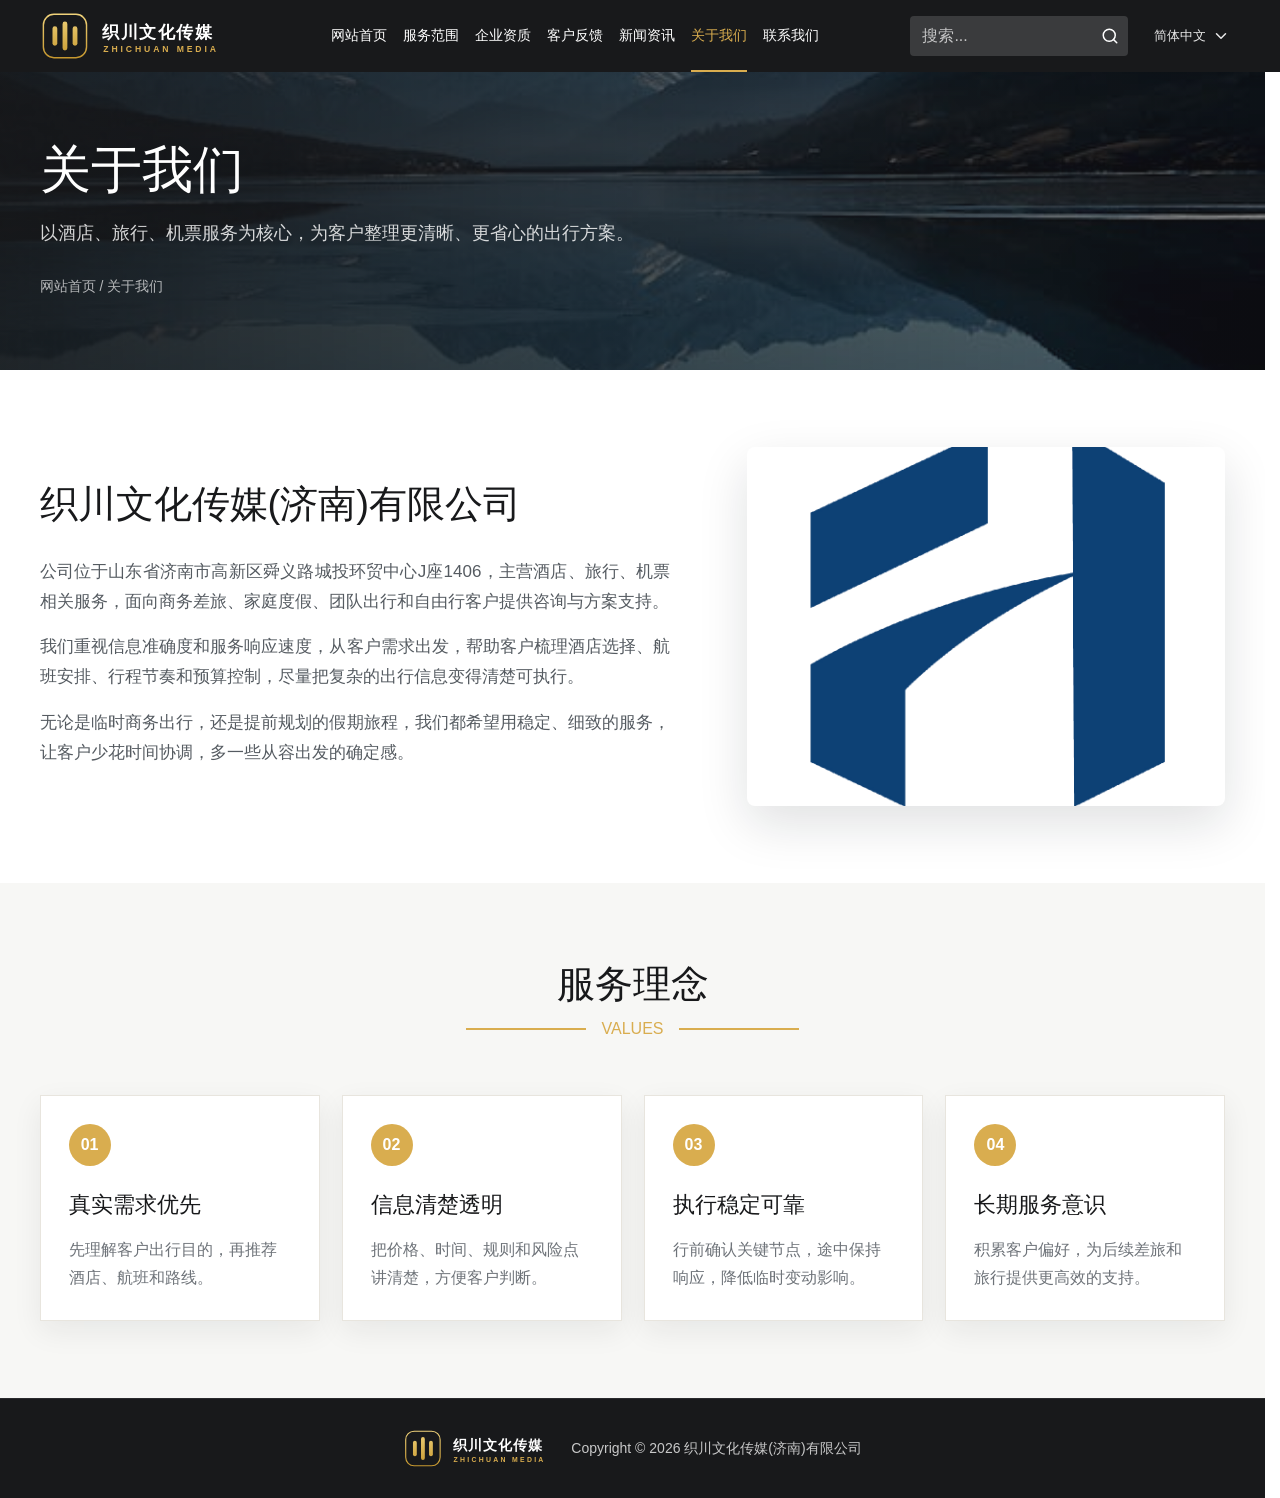
==== about.html @ e94e4790 "Deploy static travel site" ====
<!doctype html>
<html lang="zh-CN">
  <head>
    <meta charset="utf-8" />
    <meta name="viewport" content="width=device-width, initial-scale=1" />
    <title>关于我们 - 织川文化传媒(济南)有限公司</title>
    <meta name="description" content="织川文化传媒(济南)有限公司介绍。" />    <link rel="icon" href="data:," />
    <link rel="stylesheet" href="styles.css" />
    <script src="assets/js/lucide.min.js" defer></script>
    <script src="i18n.js" defer></script>
    <script src="script.js" defer></script>
  </head>
  <body class="subpage" data-page="about">
    <header class="site-header" data-header><div class="header-inner"><a class="brand" href="index.html" aria-label="织川文化传媒首页"><img class="brand-logo" src="logo.svg" alt="织川文化传媒" /></a><button class="menu-toggle" type="button" aria-label="打开导航" aria-expanded="false" data-menu-toggle><i data-lucide="menu"></i></button><nav class="primary-nav" data-nav><a href="index.html" data-page-link="home">网站首页</a><a href="service.html" data-page-link="service">服务范围</a><a href="qualifications.html" data-page-link="qualifications">企业资质</a><a href="feedback.html" data-page-link="feedback">客户反馈</a><a href="news.html" data-page-link="news">新闻资讯</a><a href="about.html" data-page-link="about">关于我们</a><a href="contact.html" data-page-link="contact">联系我们</a></nav><form class="search-form" role="search"><input type="search" placeholder="搜索..." aria-label="搜索关键词" /><button type="submit" aria-label="搜索"><i data-lucide="search"></i></button></form><button class="language" type="button" aria-label="语言"><span>简体中文</span><i data-lucide="chevron-down"></i></button></div></header>

    <main>
      <section class="page-hero" style="--page-image: url('assets/img/travel.jpg')">
        <div class="section-inner"><h1>关于我们</h1><p>以酒店、旅行、机票服务为核心，为客户整理更清晰、更省心的出行方案。</p><div class="breadcrumb"><a href="index.html">网站首页</a> / 关于我们</div></div>
      </section>

      <section class="content-section">
        <div class="section-inner lead-grid">
          <div class="lead-copy reveal">
            <h2>织川文化传媒(济南)有限公司</h2>
            <p>公司位于山东省济南市高新区舜义路城投环贸中心J座1406，主营酒店、旅行、机票相关服务，面向商务差旅、家庭度假、团队出行和自由行客户提供咨询与方案支持。</p>
            <p>我们重视信息准确度和服务响应速度，从客户需求出发，帮助客户梳理酒店选择、航班安排、行程节奏和预算控制，尽量把复杂的出行信息变得清楚可执行。</p>
            <p>无论是临时商务出行，还是提前规划的假期旅程，我们都希望用稳定、细致的服务，让客户少花时间协调，多一些从容出发的确定感。</p>
          </div>
          <div class="lead-image reveal">
            <img src="assets/img/about.png" alt="自然旅行目的地" />
          </div>
        </div>
      </section>

      <section class="content-section alt">
        <div class="section-inner">
          <div class="section-title reveal"><h2>服务理念</h2><p><span>VALUES</span></p></div>
          <div class="process-grid">
            <article class="process-card reveal"><span>01</span><h2>真实需求优先</h2><p>先理解客户出行目的，再推荐酒店、航班和路线。</p></article>
            <article class="process-card reveal"><span>02</span><h2>信息清楚透明</h2><p>把价格、时间、规则和风险点讲清楚，方便客户判断。</p></article>
            <article class="process-card reveal"><span>03</span><h2>执行稳定可靠</h2><p>行前确认关键节点，途中保持响应，降低临时变动影响。</p></article>
            <article class="process-card reveal"><span>04</span><h2>长期服务意识</h2><p>积累客户偏好，为后续差旅和旅行提供更高效的支持。</p></article>
          </div>
        </div>
      </section>
    </main>

    <footer class="site-footer"><div class="footer-inner"><img class="footer-logo" src="logo.svg" alt="织川文化传媒" /><div><p>Copyright © 2026 织川文化传媒(济南)有限公司</p></div></div></footer>
  </body>
</html>
---- styles.css ----
:root {
  --ink: #18191b;
  --paper: #ffffff;
  --soft: #f7f7f5;
  --line: #e8e5de;
  --muted: #6e7379;
  --gold: #d9ad4f;
  --gold-dark: #b9892e;
  --shadow: 0 18px 50px rgba(18, 24, 31, 0.13);
  --max: 1440px;
  --header-height: 72px;
  --logo-width: 188px;
  --search-width: 220px;
  --search-height: 40px;
  --menu-size: 38px;
}

* {
  box-sizing: border-box;
}

html {
  scroll-behavior: smooth;
  /* Always reserve the scrollbar gutter so the fixed header keeps the same
     width whether a page scrolls or not — prevents the sideways "jump" when
     navigating between short and long pages. */
  scrollbar-gutter: stable;
}

body {
  margin: 0;
  color: var(--ink);
  background: var(--paper);
  font-family: Arial, "Microsoft YaHei", "PingFang SC", sans-serif;
  line-height: 1.75;
}

body.menu-open {
  overflow: hidden;
}

a {
  color: inherit;
  text-decoration: none;
}

button,
input,
textarea {
  font: inherit;
}

button {
  cursor: pointer;
}

img {
  display: block;
  max-width: 100%;
}

.site-header {
  position: fixed;
  inset: 0 0 auto;
  z-index: 20;
  background: rgba(24, 25, 27, 0);
  transition: background 0.25s ease, box-shadow 0.25s ease;
}

.site-header.scrolled,
.site-header.menu-active {
  background: var(--ink);
  box-shadow: 0 12px 28px rgba(0, 0, 0, 0.18);
}

.subpage .site-header {
  background: var(--ink);
}

.header-inner {
  width: min(93.75%, var(--max));
  height: var(--header-height);
  margin: 0 auto;
  display: flex;
  align-items: center;
  gap: 24px;
}

.brand {
  min-width: calc(var(--logo-width) + 12px);
  display: inline-flex;
  align-items: center;
  color: var(--paper);
}

.brand-logo {
  width: var(--logo-width);
  height: auto;
  aspect-ratio: 196 / 56;
  display: block;
}

.brand-mark,
.footer-brand {
  width: 48px;
  height: 48px;
  display: grid;
  place-items: center;
  color: var(--ink);
  background: var(--gold);
  border-radius: 50%;
  font-weight: 800;
  letter-spacing: 0;
}

.brand-text {
  display: grid;
  line-height: 1.2;
}

.brand-text strong {
  font-size: 18px;
  font-weight: 600;
}

.brand-text small {
  color: rgba(255, 255, 255, 0.64);
  font-size: 11px;
  letter-spacing: 1.2px;
}

.primary-nav {
  flex: 1;
  display: flex;
  justify-content: center;
  gap: clamp(12px, 2vw, 34px);
  color: var(--paper);
  font-size: 14px;
  white-space: nowrap;
}

.primary-nav a,
.primary-nav .nav-item {
  display: inline-flex;
  align-items: center;
  height: var(--header-height);
}

.primary-nav a {
  border-bottom: 2px solid transparent;
  transition: color 0.2s ease, border-color 0.2s ease;
}

.primary-nav .nav-item {
  position: relative;
}

.primary-nav a:hover,
.primary-nav a.active {
  color: var(--gold);
  border-color: var(--gold);
}

.primary-nav .submenu {
  position: absolute;
  left: 50%;
  top: 100%;
  min-width: 118px;
  display: grid;
  visibility: hidden;
  opacity: 0;
  transform: translate(-50%, 10px);
  background: var(--ink);
  box-shadow: 0 12px 24px rgba(0, 0, 0, 0.22);
  transition: opacity 0.2s ease, transform 0.2s ease, visibility 0.2s ease;
}

.primary-nav .submenu a {
  height: auto;
  display: block;
  padding: 10px 14px;
  color: var(--paper);
  border: 0;
  text-align: center;
  font-size: 14px;
}

.primary-nav .submenu a:hover {
  color: var(--paper);
  background: var(--gold);
}

.primary-nav .has-submenu:hover .submenu {
  visibility: visible;
  opacity: 1;
  transform: translate(-50%, 0);
}

.search-form {
  width: min(var(--search-width), 17vw);
  min-width: 160px;
  height: var(--search-height);
  display: flex;
  align-items: center;
  border-radius: 4px;
  background: rgba(255, 255, 255, 0.15);
  overflow: hidden;
}

.search-form input {
  min-width: 0;
  width: 100%;
  height: 100%;
  border: 0;
  color: var(--paper);
  background: transparent;
  padding: 0 12px;
  outline: 0;
}

.search-form input::placeholder {
  color: rgba(255, 255, 255, 0.7);
}

.search-form button,
.menu-toggle,
.language {
  border: 0;
  color: var(--paper);
  background: transparent;
}

.search-form button {
  width: 42px;
  height: var(--search-height);
  display: grid;
  place-items: center;
}

.search-form svg,
.language svg,
.menu-toggle svg {
  width: 18px;
  height: 18px;
}

/* Reserve icon space before lucide swaps the <i> placeholders for <svg>,
   so the header does not reflow while icons render. */
.search-form i[data-lucide],
.language i[data-lucide],
.menu-toggle i[data-lucide] {
  display: inline-block;
  width: 18px;
  height: 18px;
}

.language {
  height: var(--search-height);
  display: inline-flex;
  align-items: center;
  gap: 6px;
  padding: 0 10px;
  color: rgba(255, 255, 255, 0.9);
  font-size: 13px;
}

.language-wrap {
  position: relative;
  height: var(--search-height);
  display: inline-flex;
  align-items: center;
}

.language-menu {
  position: absolute;
  top: calc(100% + 10px);
  right: 0;
  min-width: 148px;
  display: grid;
  visibility: hidden;
  opacity: 0;
  transform: translateY(8px);
  overflow: hidden;
  background: var(--ink);
  border: 1px solid rgba(255, 255, 255, 0.12);
  box-shadow: 0 14px 28px rgba(0, 0, 0, 0.28);
  transition: opacity 0.2s ease, transform 0.2s ease, visibility 0.2s ease;
}

.language-wrap.open .language-menu {
  visibility: visible;
  opacity: 1;
  transform: translateY(0);
}

.language-option {
  border: 0;
  padding: 10px 14px;
  color: var(--paper);
  background: transparent;
  text-align: left;
  font-size: 13px;
}

.language-option:hover,
.language-option.active {
  color: var(--paper);
  background: var(--gold);
}

.menu-toggle {
  display: none;
  width: var(--menu-size);
  height: var(--menu-size);
  margin-left: auto;
  place-items: center;
  border-radius: 4px;
  background: var(--gold);
}

.hero {
  position: relative;
  min-height: 760px;
  height: 100vh;
  overflow: hidden;
  color: var(--paper);
  display: grid;
  align-items: center;
}

.hero-media,
.hero-overlay {
  position: absolute;
  inset: 0;
}

.hero-media {
  background:
    linear-gradient(90deg, rgba(0, 0, 0, 0.28), rgba(0, 0, 0, 0.03)),
    url("assets/img/hero.jpg")
      center / cover no-repeat;
  transform: scale(1.03);
  animation: heroDrift 14s ease-in-out infinite alternate;
}

.hero-overlay {
  background:
    radial-gradient(circle at 70% 30%, rgba(217, 173, 79, 0.18), transparent 34%),
    linear-gradient(180deg, rgba(0, 0, 0, 0.32), rgba(0, 0, 0, 0.58));
}

.hero-content {
  position: relative;
  z-index: 2;
  width: min(93.75%, var(--max));
  margin: 0 auto;
  padding-top: 60px;
}

.eyebrow {
  margin: 0 0 18px;
  color: var(--gold);
  font-size: 14px;
  letter-spacing: 2px;
  text-transform: uppercase;
}

.hero h1 {
  max-width: 840px;
  margin: 0;
  font-size: clamp(42px, 5vw, 82px);
  line-height: 1.12;
  font-weight: 500;
  letter-spacing: 0;
}

.hero-copy {
  max-width: 680px;
  margin: 28px 0 0;
  color: rgba(255, 255, 255, 0.86);
  font-size: clamp(16px, 1.6vw, 24px);
}

.hero-cta {
  width: 146px;
  height: 44px;
  margin-top: 52px;
  display: inline-flex;
  align-items: center;
  justify-content: center;
  color: var(--paper);
  border: 1px solid rgba(255, 255, 255, 0.75);
  transition: background 0.2s ease, color 0.2s ease, border-color 0.2s ease;
}

.hero-cta:hover {
  color: var(--ink);
  background: var(--paper);
  border-color: var(--paper);
}

.scroll-cue {
  position: absolute;
  z-index: 3;
  left: 50%;
  bottom: 24px;
  display: grid;
  place-items: center;
  width: 36px;
  height: 56px;
  color: rgba(255, 255, 255, 0.9);
  transform: translateX(-50%);
  animation: nudge 1.8s ease-in-out infinite;
}

.section {
  position: relative;
  padding: clamp(64px, 6vw, 104px) 0;
  overflow: hidden;
  background: var(--paper);
}

.section:nth-of-type(odd) {
  background: var(--soft);
}

.section-inner {
  width: min(93.75%, var(--max));
  margin: 0 auto;
}

.section-title {
  margin-bottom: clamp(32px, 4vw, 58px);
  text-align: center;
}

.section-title h2 {
  margin: 0;
  font-size: clamp(26px, 3vw, 40px);
  line-height: 1.3;
  font-weight: 400;
  letter-spacing: 0;
}

.section-title p {
  margin: 2px 0 0;
  color: var(--gold);
  font-size: 16px;
  text-transform: uppercase;
}

.section-title span {
  position: relative;
  display: inline-flex;
  align-items: center;
  gap: 16px;
}

.section-title span::before,
.section-title span::after {
  content: "";
  width: min(10vw, 120px);
  height: 2px;
  background: var(--gold);
}

.section-title.align-left {
  text-align: left;
}

.section-title.align-left h2 {
  display: inline-block;
  border-bottom: 2px solid var(--ink);
}

.section-title.align-left p {
  display: inline-block;
  margin-left: 8px;
}

.about-section {
  border-top: 2px solid var(--gold);
}

.about-grid {
  display: grid;
  grid-template-columns: minmax(0, 1fr) minmax(320px, 0.62fr);
  gap: clamp(42px, 8vw, 132px);
  align-items: center;
}

.about-copy p {
  max-width: 760px;
  margin: 0 0 20px;
  color: #555b61;
  font-size: 18px;
  text-align: justify;
}

.round-link {
  width: 48px;
  height: 48px;
  margin-top: 30px;
  display: grid;
  place-items: center;
  color: var(--gold);
  background: var(--paper);
  border-radius: 6px;
  box-shadow: 0 18px 44px rgba(20, 22, 24, 0.16);
  transition: transform 0.2s ease, color 0.2s ease;
}

.round-link:hover {
  color: var(--ink);
  transform: translateX(4px);
}

.about-image {
  position: relative;
  border: 8px solid #eeeeea;
  border-radius: 50%;
  aspect-ratio: 1;
}

.about-image::after {
  content: "";
  position: absolute;
  right: -8px;
  bottom: -8px;
  width: 100%;
  height: 100%;
  border-right: 8px solid var(--gold);
  border-bottom: 8px solid var(--gold);
  border-radius: 50%;
  transition: transform 0.4s ease;
}

.about-image:hover::after {
  transform: rotate(180deg);
}

.about-image img {
  position: relative;
  z-index: 1;
  width: 100%;
  height: 100%;
  object-fit: cover;
  border-radius: 50%;
}

.service-grid {
  display: grid;
  grid-template-columns: repeat(4, minmax(0, 1fr));
  gap: 30px;
}

.service-card {
  position: relative;
  min-height: 100%;
  overflow: hidden;
  background: var(--paper);
  box-shadow: 0 12px 30px rgba(19, 22, 26, 0.08);
}

[data-href] {
  cursor: pointer;
}

.service-card img {
  width: 100%;
  aspect-ratio: 4 / 3;
  object-fit: cover;
  transition: transform 0.45s ease;
}

.service-body {
  position: relative;
  min-height: 248px;
  padding: 38px 28px 30px;
}

.service-body span {
  position: absolute;
  top: -22px;
  left: 0;
  width: 56px;
  height: 44px;
  display: grid;
  place-items: center;
  color: var(--paper);
  background: var(--gold);
  border-radius: 0 22px 22px 0;
  font-weight: 700;
}

.service-body h3 {
  margin: 0 0 14px;
  text-align: center;
  font-size: 19px;
  font-weight: 500;
}

.service-body p {
  margin: 0;
  color: #687284;
  font-size: 14px;
  line-height: 2;
  text-align: center;
}

.service-hover {
  position: absolute;
  inset: 0;
  z-index: 2;
  display: grid;
  place-items: center;
  align-content: center;
  gap: 22px;
  color: var(--paper);
  background: rgba(217, 173, 79, 0.93);
  opacity: 0;
  transform: scale(1.06);
  transition: opacity 0.25s ease, transform 0.25s ease;
}

.service-hover::after {
  content: "";
  position: absolute;
  inset: 30px;
  border: 1px solid rgba(255, 255, 255, 0.65);
}

.service-hover strong {
  position: relative;
  z-index: 1;
  font-size: 20px;
  font-weight: 500;
}

.service-hover em {
  position: relative;
  z-index: 1;
  width: 118px;
  height: 34px;
  display: grid;
  place-items: center;
  border: 1px solid rgba(255, 255, 255, 0.85);
  font-style: normal;
  font-size: 14px;
}

.service-card:hover img {
  transform: scale(1.06);
}

.service-card:hover .service-hover {
  opacity: 1;
  transform: scale(1);
}

.cms-breadcrumb {
  margin-top: var(--header-height);
  padding: 15px 0;
  background: #f6f6f6;
  border-bottom: 1px solid var(--line);
  color: #74787c;
  font-size: 14px;
}

.cms-breadcrumb a:hover {
  color: var(--gold);
}

.cms-wrapper {
  padding: clamp(46px, 5vw, 78px) 0;
  background: var(--paper);
}

.cms-title {
  margin: 0 0 34px;
  text-align: left;
  font-size: 36px;
  line-height: 1.4;
  font-weight: 400;
}

.cms-title h1,
.cms-title h2 {
  display: inline-block;
  margin: 0;
  border-bottom: 2px solid var(--ink);
  font-size: inherit;
  font-weight: inherit;
}

.cms-title span {
  color: var(--gold);
  font-size: 18px;
  vertical-align: bottom;
}

.service-list-grid {
  width: min(100%, 1060px);
  display: grid;
  grid-template-columns: repeat(2, minmax(0, 1fr));
  gap: 34px 5%;
  margin: 0 auto;
}

.service-list-grid .service-card:nth-child(odd) {
  transform: translateY(-14px);
}

.service-list-grid .service-card {
  border-radius: 12px;
  background: #f9f9f9;
}

.service-list-grid .service-card img {
  aspect-ratio: 16 / 9;
}

.service-list-grid .service-body {
  min-height: 188px;
  padding: 32px 30px 26px;
}

.service-list-grid .service-body h3 {
  margin-bottom: 10px;
  font-size: 18px;
}

.service-list-grid .service-body p {
  line-height: 1.85;
  font-size: 14px;
}

.service-list-grid .service-hover::after {
  border-radius: 8px;
}

.pagination {
  display: flex;
  justify-content: center;
  gap: 6px;
  margin-top: 50px;
}

.pagination a {
  padding: 8px 12px;
  border: 1px solid #d8d8d8;
  border-radius: 3px;
  color: #333;
  background: var(--paper);
  font-size: 12px;
}

.pagination a.current,
.pagination a:hover {
  color: var(--paper);
  background: #333;
  border-color: #333;
}

.service-detail-layout {
  display: grid;
  grid-template-columns: 250px minmax(0, 1fr);
  gap: 54px;
  align-items: start;
}

.side-menu {
  overflow: hidden;
  background: #f9f9f9;
  border-radius: 14px;
}

.side-menu h2 {
  margin: 0;
  padding: 18px 24px;
  color: var(--paper);
  background: var(--ink);
  font-size: 22px;
  font-weight: 400;
}

.side-menu a {
  display: block;
  padding: 14px 24px;
  color: #555;
  border-bottom: 1px solid var(--line);
}

.side-menu a.active,
.side-menu a:hover {
  color: var(--paper);
  background: var(--gold);
}

.entry-page {
  min-width: 0;
  color: #333;
}

.entry-page h1 {
  margin: 0 0 18px;
  padding-bottom: 18px;
  border-bottom: 1px solid var(--line);
  font-size: 32px;
  font-weight: 400;
}

.entry-page .meta {
  margin-bottom: 24px;
  color: #888;
  font-size: 14px;
}

.entry-page img {
  width: 100%;
  max-height: 440px;
  object-fit: cover;
  margin-bottom: 26px;
}

.entry-page p {
  margin: 0 0 18px;
  color: #555;
  font-size: 17px;
  line-height: 2;
  text-align: justify;
}

.entry-page ul {
  margin: 0 0 22px;
  padding: 0;
}

.entry-page li {
  list-style: none;
  margin-bottom: 10px;
  padding-left: 22px;
  position: relative;
  color: #555;
}

.entry-page li::before {
  content: "";
  position: absolute;
  left: 0;
  top: 0.85em;
  width: 6px;
  height: 6px;
  border-radius: 50%;
  background: var(--gold);
}

.search-result-list {
  display: grid;
  gap: 18px;
}

.search-result {
  display: block;
  padding: 24px;
  background: var(--paper);
  border: 1px solid var(--line);
}

.search-result h2 {
  margin: 0 0 8px;
  font-size: 21px;
  font-weight: 400;
}

.search-result p {
  margin: 0;
  color: var(--muted);
}

.honor-section {
  color: var(--paper);
  background:
    linear-gradient(0deg, rgba(24, 25, 27, 0.9), rgba(24, 25, 27, 0.9)),
    url("assets/img/about.png")
      center / cover no-repeat;
}

.honor-section .section-title h2 {
  color: var(--paper);
}

.honor-grid {
  display: grid;
  grid-template-columns: repeat(3, minmax(0, 1fr));
  gap: 26px;
}

.honor-item {
  min-height: 220px;
  padding: 36px;
  border: 1px solid rgba(255, 255, 255, 0.18);
  background: rgba(255, 255, 255, 0.08);
  backdrop-filter: blur(8px);
}

.honor-item svg {
  width: 44px;
  height: 44px;
  color: var(--gold);
}

.honor-item h3 {
  margin: 24px 0 8px;
  font-size: 21px;
  font-weight: 500;
}

.honor-item p {
  margin: 0;
  color: rgba(255, 255, 255, 0.76);
}

.why-grid {
  display: grid;
  grid-template-columns: repeat(3, minmax(0, 1fr));
  gap: 58px 34px;
  padding-top: 24px;
}

.why-item {
  position: relative;
  min-height: 250px;
  padding: 74px 34px 34px;
  background: var(--paper);
  border-radius: 8px;
  box-shadow: 0 12px 34px rgba(23, 27, 31, 0.08);
  transition: color 0.25s ease, transform 0.25s ease;
}

.why-item::before {
  content: "";
  position: absolute;
  inset: 0 auto 0 0;
  width: 0;
  border-radius: 8px;
  background: var(--gold);
  transition: width 0.28s ease;
}

.why-item > * {
  position: relative;
  z-index: 1;
}

.why-icon {
  position: absolute;
  top: -34px;
  left: 34px;
  width: 74px;
  height: 74px;
  display: grid;
  place-items: center;
  color: var(--gold);
  background: var(--paper);
  border-radius: 50%;
  box-shadow: 0 14px 42px rgba(0, 0, 0, 0.16);
}

.why-icon svg {
  width: 34px;
  height: 34px;
}

.why-item h3 {
  margin: 0 0 14px;
  font-size: 22px;
  font-weight: 500;
}

.why-item p {
  margin: 0;
  color: #74787c;
  transition: color 0.25s ease;
}

.why-item:hover {
  color: var(--paper);
  transform: translateY(-4px);
}

.why-item:hover::before {
  width: 100%;
}

.why-item:hover p {
  color: rgba(255, 255, 255, 0.92);
}

.feedback-section {
  background: var(--ink);
  color: var(--paper);
}

.feedback-section .section-title h2 {
  color: var(--paper);
}

.feedback-track {
  width: min(100%, 1760px);
  margin: 0 auto;
  padding: 0 3.125%;
  display: grid;
  grid-template-columns: repeat(5, minmax(220px, 1fr));
  gap: 22px;
}

.feedback-card {
  position: relative;
  overflow: hidden;
  min-height: 360px;
  display: grid;
  align-content: end;
  padding: 24px;
  background: #101114;
}

.feedback-card::before {
  content: "";
  position: absolute;
  inset: 0;
  z-index: 1;
  background: linear-gradient(180deg, rgba(0, 0, 0, 0.02), rgba(0, 0, 0, 0.82));
}

.feedback-card img {
  position: absolute;
  inset: 0;
  width: 100%;
  height: 100%;
  object-fit: cover;
  transition: transform 0.4s ease;
}

.feedback-card h3,
.feedback-card p {
  position: relative;
  z-index: 2;
}

.feedback-card h3 {
  margin: 0 0 8px;
  font-size: 18px;
  font-weight: 500;
}

.feedback-card p {
  margin: 0;
  color: rgba(255, 255, 255, 0.8);
  font-size: 14px;
  line-height: 1.8;
}

.feedback-card:hover img {
  transform: scale(1.06);
}

.more-button {
  width: 142px;
  height: 38px;
  margin: 40px auto 0;
  display: flex;
  align-items: center;
  justify-content: center;
  gap: 6px;
  color: var(--paper);
  border: 1px solid rgba(255, 255, 255, 0.72);
  font-size: 14px;
  transition: background 0.2s ease, color 0.2s ease, border-color 0.2s ease;
}

.more-button svg {
  width: 16px;
  height: 16px;
}

.more-button:hover {
  color: var(--ink);
  background: var(--paper);
}

.more-button.color {
  color: var(--gold);
  border-color: var(--gold);
}

.more-button.color:hover {
  color: var(--paper);
  background: var(--gold);
}

.news-list {
  display: grid;
  gap: 22px;
  max-width: 1040px;
  margin: 0 auto;
}

.news-item {
  position: relative;
  display: grid;
  grid-template-columns: 86px minmax(0, 1fr);
  gap: 26px;
  align-items: center;
  padding: 28px;
  background: var(--paper);
  box-shadow: 0 10px 28px rgba(23, 27, 31, 0.08);
}

.news-item::before {
  content: "";
  position: absolute;
  left: 70px;
  top: 100%;
  width: 1px;
  height: 22px;
  background: var(--line);
}

.news-item:last-child::before {
  display: none;
}

.news-item time {
  width: 72px;
  height: 72px;
  display: grid;
  place-items: center;
  align-content: center;
  border: 4px solid var(--gold);
  border-radius: 50%;
  color: var(--gold);
  line-height: 1.1;
}

.news-item time strong {
  font-size: 28px;
}

.news-item time span {
  font-size: 12px;
}

.news-item h3 {
  margin: 0 0 8px;
  font-size: 21px;
  font-weight: 500;
}

.news-item p {
  margin: 0;
  color: var(--muted);
}

.contact-section {
  position: relative;
  padding: clamp(70px, 8vw, 118px) 0;
  overflow: hidden;
  color: var(--paper);
}

.contact-bg {
  position: absolute;
  inset: 0;
  background:
    linear-gradient(90deg, rgba(24, 25, 27, 0.92), rgba(24, 25, 27, 0.72)),
    url("assets/img/travel.jpg")
      center / cover no-repeat;
}

.contact-grid {
  position: relative;
  z-index: 1;
  display: grid;
  grid-template-columns: minmax(0, 1fr) minmax(420px, 0.78fr);
  gap: clamp(36px, 7vw, 110px);
  align-items: center;
}

.contact-copy .section-title h2 {
  color: var(--paper);
  border-bottom-color: var(--gold);
}

.contact-copy > p {
  max-width: 720px;
  margin: 0 0 30px;
  color: rgba(255, 255, 255, 0.8);
  text-align: justify;
}

.phone-box {
  margin-bottom: 26px;
}

.phone-box span {
  display: block;
  color: rgba(255, 255, 255, 0.72);
  font-size: 18px;
}

.phone-box strong {
  display: block;
  color: var(--gold);
  font-size: clamp(34px, 4vw, 56px);
  line-height: 1.2;
  font-weight: 500;
}

.address-line {
  margin-top: -10px;
  margin-bottom: 26px;
  color: rgba(255, 255, 255, 0.84);
  font-size: 17px;
}

.contact-form {
  padding: 0 36px 36px;
  background: rgba(255, 255, 255, 0.96);
  color: var(--ink);
  box-shadow: var(--shadow);
}

.contact-form h2 {
  width: min(260px, 72%);
  margin: 0 auto 34px;
  transform: translateY(-22px);
  padding: 12px 20px;
  text-align: center;
  color: var(--paper);
  background: var(--gold);
  border-radius: 6px;
  font-size: 22px;
  font-weight: 500;
}

.form-row {
  display: grid;
  grid-template-columns: 1fr 1fr;
  gap: 18px;
}

.contact-form label {
  display: grid;
  gap: 8px;
  margin-bottom: 16px;
}

.contact-form span {
  color: #33383e;
  font-size: 14px;
}

.contact-form em {
  color: #c94035;
  font-style: normal;
}

.contact-form input,
.contact-form textarea {
  width: 100%;
  border: 1px solid #d9d9d9;
  background: #fafafa;
  color: var(--ink);
  outline: none;
  padding: 10px 12px;
  transition: border-color 0.2s ease, box-shadow 0.2s ease;
}

.contact-form input {
  height: 43px;
}

.contact-form textarea {
  min-height: 118px;
  resize: vertical;
}

.contact-form input:focus,
.contact-form textarea:focus {
  border-color: var(--gold);
  box-shadow: 0 0 0 3px rgba(217, 173, 79, 0.15);
}

.verify-row {
  display: grid;
  grid-template-columns: minmax(0, 1fr) 92px;
  gap: 14px;
  align-items: end;
}

.code-chip {
  height: 43px;
  margin-bottom: 16px;
  border: 1px solid var(--line);
  color: var(--ink);
  background: #eee5d4;
  font-weight: 700;
  letter-spacing: 2px;
}

.submit-button {
  width: 118px;
  height: 40px;
  border: 0;
  color: var(--paper);
  background: var(--ink);
  transition: background 0.2s ease, transform 0.2s ease;
}

.submit-button:hover {
  background: var(--gold-dark);
  transform: translateY(-1px);
}

.form-note {
  min-height: 24px;
  margin: 14px 0 0;
  color: var(--gold-dark);
  font-size: 14px;
}

.site-footer {
  padding: 28px 0;
  color: rgba(255, 255, 255, 0.76);
  background: var(--ink);
  border-top: 1px solid rgba(255, 255, 255, 0.08);
}

.footer-inner {
  width: min(93.75%, var(--max));
  margin: 0 auto;
  display: flex;
  align-items: center;
  justify-content: center;
  gap: 18px;
  text-align: center;
  font-size: 14px;
}

.footer-logo {
  width: 150px;
  height: auto;
  aspect-ratio: 196 / 56;
}

.footer-inner p {
  margin: 0;
}

.reveal {
  opacity: 0;
  transform: translateY(28px);
  transition: opacity 0.65s ease, transform 0.65s ease;
}

.reveal.is-visible {
  opacity: 1;
  transform: translateY(0);
}

.page-hero {
  position: relative;
  min-height: 360px;
  padding: 140px 0 72px;
  color: var(--paper);
  background:
    linear-gradient(90deg, rgba(24, 25, 27, 0.9), rgba(24, 25, 27, 0.48)),
    var(--page-image, url("assets/img/hero.jpg"))
      center / cover no-repeat;
}

.page-hero .section-inner {
  position: relative;
  z-index: 1;
}

.page-hero h1 {
  margin: 0;
  font-size: clamp(34px, 4vw, 58px);
  line-height: 1.18;
  font-weight: 500;
}

.page-hero p {
  max-width: 720px;
  margin: 18px 0 0;
  color: rgba(255, 255, 255, 0.82);
  font-size: 18px;
}

.breadcrumb {
  margin-top: 24px;
  color: rgba(255, 255, 255, 0.68);
  font-size: 14px;
}

.breadcrumb a:hover {
  color: var(--gold);
}

.content-section {
  padding: clamp(56px, 6vw, 96px) 0;
  background: var(--paper);
}

.content-section.alt {
  background: var(--soft);
}

.lead-grid {
  display: grid;
  grid-template-columns: minmax(0, 0.95fr) minmax(360px, 0.72fr);
  gap: clamp(34px, 6vw, 88px);
  align-items: center;
}

.lead-copy h2,
.text-block h2 {
  margin: 0 0 20px;
  font-size: clamp(26px, 3vw, 40px);
  font-weight: 500;
}

.lead-copy p,
.text-block p {
  margin: 0 0 16px;
  color: #555b61;
  font-size: 17px;
  text-align: justify;
}

.lead-image {
  overflow: hidden;
  border-radius: 8px;
  box-shadow: var(--shadow);
}

.lead-image img {
  width: 100%;
  aspect-ratio: 4 / 3;
  object-fit: cover;
}

.detail-grid {
  display: grid;
  grid-template-columns: repeat(3, minmax(0, 1fr));
  gap: 28px;
}

.detail-card,
.process-card,
.news-card,
.plain-card {
  background: var(--paper);
  border: 1px solid var(--line);
  box-shadow: 0 10px 28px rgba(23, 27, 31, 0.07);
}

.detail-card img {
  width: 100%;
  aspect-ratio: 16 / 10;
  object-fit: cover;
}

.detail-card div,
.process-card,
.plain-card {
  padding: 28px;
}

.detail-card h2,
.process-card h2,
.plain-card h2,
.news-card h2 {
  margin: 0 0 12px;
  font-size: 22px;
  font-weight: 500;
}

.detail-card p,
.process-card p,
.plain-card p,
.news-card p {
  margin: 0;
  color: var(--muted);
}

.process-grid {
  display: grid;
  grid-template-columns: repeat(4, minmax(0, 1fr));
  gap: 22px;
}

.process-card span {
  display: inline-grid;
  place-items: center;
  width: 42px;
  height: 42px;
  margin-bottom: 20px;
  color: var(--paper);
  background: var(--gold);
  border-radius: 50%;
  font-weight: 700;
}

.qualification-list {
  display: grid;
  gap: 18px;
  max-width: 1040px;
  margin: 0 auto;
}

.qualification-item {
  display: grid;
  grid-template-columns: 64px minmax(0, 1fr);
  gap: 22px;
  align-items: start;
  padding: 28px;
  background: var(--paper);
  border: 1px solid var(--line);
}

.qualification-item i {
  width: 64px;
  height: 64px;
  display: grid;
  place-items: center;
  color: var(--gold);
  background: #f5efe2;
  border-radius: 50%;
}

.qualification-item svg {
  width: 30px;
  height: 30px;
}

.qualification-item h2 {
  margin: 0 0 8px;
  font-size: 22px;
  font-weight: 500;
}

.qualification-item p {
  margin: 0;
  color: var(--muted);
}

.feedback-list {
  display: grid;
  grid-template-columns: repeat(3, minmax(0, 1fr));
  gap: 28px;
}

.feedback-quote {
  min-height: 260px;
  padding: 30px;
  background: var(--paper);
  border: 1px solid var(--line);
  box-shadow: 0 10px 28px rgba(23, 27, 31, 0.07);
}

.feedback-quote header {
  display: flex;
  align-items: center;
  gap: 14px;
  margin-bottom: 18px;
}

.feedback-quote img {
  width: 58px;
  height: 58px;
  object-fit: cover;
  border-radius: 50%;
}

.feedback-quote h2 {
  margin: 0;
  font-size: 18px;
  font-weight: 500;
}

.feedback-quote span {
  color: var(--gold-dark);
  font-size: 13px;
}

.feedback-quote p {
  margin: 0;
  color: var(--muted);
}

.news-grid-page {
  display: grid;
  grid-template-columns: repeat(3, minmax(0, 1fr));
  gap: 28px;
}

.news-card img {
  width: 100%;
  aspect-ratio: 16 / 10;
  object-fit: cover;
}

.news-card div {
  padding: 28px;
}

.news-card time {
  display: inline-block;
  margin-bottom: 12px;
  color: var(--gold-dark);
  font-size: 14px;
}

.contact-page-grid {
  display: grid;
  grid-template-columns: minmax(0, 0.75fr) minmax(440px, 1fr);
  gap: clamp(32px, 5vw, 80px);
  align-items: start;
}

.contact-info-list {
  display: grid;
  gap: 18px;
}

.contact-info-list .plain-card {
  display: grid;
  grid-template-columns: 44px minmax(0, 1fr);
  gap: 18px;
  align-items: start;
}

.contact-info-list svg {
  width: 32px;
  height: 32px;
  color: var(--gold);
}

.contact-page-grid .contact-form {
  padding-top: 0;
}

.map-panel {
  min-height: 280px;
  margin-top: 28px;
  display: grid;
  place-items: center;
  color: rgba(255, 255, 255, 0.84);
  background:
    linear-gradient(135deg, rgba(24, 25, 27, 0.88), rgba(24, 25, 27, 0.55)),
    url("assets/img/travel.jpg")
      center / cover no-repeat;
}

.map-panel strong {
  display: block;
  font-size: 24px;
  font-weight: 500;
  text-align: center;
}

@keyframes heroDrift {
  from {
    transform: scale(1.03) translate3d(0, 0, 0);
  }

  to {
    transform: scale(1.09) translate3d(-1.4%, 1.1%, 0);
  }
}

@keyframes nudge {
  0%,
  100% {
    transform: translate(-50%, 0);
  }

  50% {
    transform: translate(-50%, 8px);
  }
}

@media (max-width: 1280px) {
  .header-inner {
    gap: 16px;
  }

  .primary-nav {
    gap: 16px;
  }

  .service-grid {
    grid-template-columns: repeat(2, minmax(0, 1fr));
  }

  .feedback-track {
    grid-template-columns: repeat(3, minmax(220px, 1fr));
  }
}

@media (max-width: 1024px) {
  .brand {
    min-width: auto;
  }

  .brand-mark {
    width: 42px;
    height: 42px;
  }

  .menu-toggle {
    display: grid;
  }

  .primary-nav {
    position: fixed;
    top: var(--header-height);
    right: 0;
    bottom: 0;
    left: 0;
    z-index: 30;
    width: 100vw;
    display: flex;
    flex-direction: column;
    justify-content: flex-start;
    gap: 0;
    padding: 24px 8%;
    background: var(--paper);
    color: var(--ink);
    transform: translateX(100%);
    transition: transform 0.25s ease;
    overflow-y: auto;
  }

  .primary-nav.open {
    transform: translateX(0) !important;
  }

  .primary-nav a {
    height: 52px;
    border-bottom: 1px solid var(--line);
    font-size: 16px;
  }

  .primary-nav .nav-item {
    display: block;
    height: auto;
  }

  .primary-nav .nav-item > a {
    display: flex;
  }

  .primary-nav .submenu {
    position: static;
    visibility: visible;
    opacity: 1;
    transform: none;
    box-shadow: none;
    background: transparent;
    padding-left: 18px;
  }

  .primary-nav .submenu a {
    text-align: left;
    color: #666;
    background: transparent;
    border-bottom: 1px solid var(--line);
    padding: 10px 0;
  }

  .primary-nav .submenu a:hover {
    color: var(--gold);
    background: transparent;
  }

  .search-form {
    width: min(320px, 38vw);
    min-width: 0;
  }

  .language {
    padding-right: 0;
  }

  .hero {
    min-height: 680px;
  }

  .about-grid,
  .contact-grid {
    grid-template-columns: 1fr;
  }

  .about-image {
    width: min(420px, 78vw);
    margin: 0 auto;
  }

  .honor-grid,
  .why-grid {
    grid-template-columns: repeat(2, minmax(0, 1fr));
  }

  .lead-grid,
  .contact-page-grid {
    grid-template-columns: 1fr;
  }

  .service-detail-layout {
    grid-template-columns: 1fr;
  }

  .side-menu {
    display: none;
  }

  .detail-grid,
  .feedback-list,
  .news-grid-page,
  .process-grid {
    grid-template-columns: repeat(2, minmax(0, 1fr));
  }
}

@media (max-width: 760px) {
  :root {
    --header-height: 64px;
    --logo-width: 150px;
    --menu-size: 38px;
  }

  body {
    font-size: 15px;
  }

  .header-inner {
    width: 92%;
    gap: 12px;
  }

  .search-form {
    display: none;
  }

  .hero {
    min-height: 620px;
    height: 92vh;
  }

  .hero-content {
    width: 88%;
  }

  .hero h1 {
    font-size: 38px;
  }

  .hero-copy {
    margin-top: 22px;
    font-size: 16px;
  }

  .hero-cta {
    margin-top: 36px;
  }

  .section-title.align-left {
    text-align: center;
  }

  .section-title.align-left p {
    display: block;
    margin-left: 0;
  }

  .about-copy p,
  .contact-copy > p {
    text-align: left;
  }

  .service-grid,
  .honor-grid,
  .why-grid,
  .feedback-track,
  .detail-grid,
  .feedback-list,
  .news-grid-page,
  .process-grid {
    grid-template-columns: 1fr;
  }

  .service-body {
    min-height: 0;
  }

  .service-list-grid {
    width: 100%;
  }

  .service-list-grid .service-card:nth-child(odd) {
    transform: none;
  }

  .cms-title {
    text-align: center;
    font-size: 28px;
  }

  .cms-title span {
    display: block;
    margin-top: 4px;
  }

  .why-grid {
    gap: 44px;
  }

  .why-item {
    min-height: 0;
    padding: 64px 24px 28px;
    text-align: center;
  }

  .why-icon {
    left: 50%;
    transform: translateX(-50%);
  }

  .feedback-card {
    min-height: 320px;
  }

  .news-item {
    grid-template-columns: 58px minmax(0, 1fr);
    gap: 18px;
    padding: 22px;
  }

  .news-item::before {
    left: 50px;
  }

  .news-item time {
    width: 56px;
    height: 56px;
    border-width: 3px;
  }

  .news-item time strong {
    font-size: 22px;
  }

  .news-item time span {
    font-size: 10px;
  }

  .news-item h3 {
    font-size: 17px;
  }

  .phone-box {
    text-align: center;
  }

  .contact-form {
    padding: 0 20px 28px;
  }

  .form-row,
  .verify-row {
    grid-template-columns: 1fr;
    gap: 0;
  }

  .code-chip {
    width: 120px;
    margin-bottom: 18px;
  }

  .footer-inner {
    flex-direction: column;
  }

  .page-hero {
    min-height: 300px;
    padding-top: 118px;
  }

  .qualification-item,
  .contact-info-list .plain-card {
    grid-template-columns: 1fr;
  }

  .contact-page-grid .contact-form {
    min-width: 0;
  }
}

@media (prefers-reduced-motion: reduce) {
  *,
  *::before,
  *::after {
    animation-duration: 0.01ms !important;
    animation-iteration-count: 1 !important;
    scroll-behavior: auto !important;
    transition-duration: 0.01ms !important;
  }
}
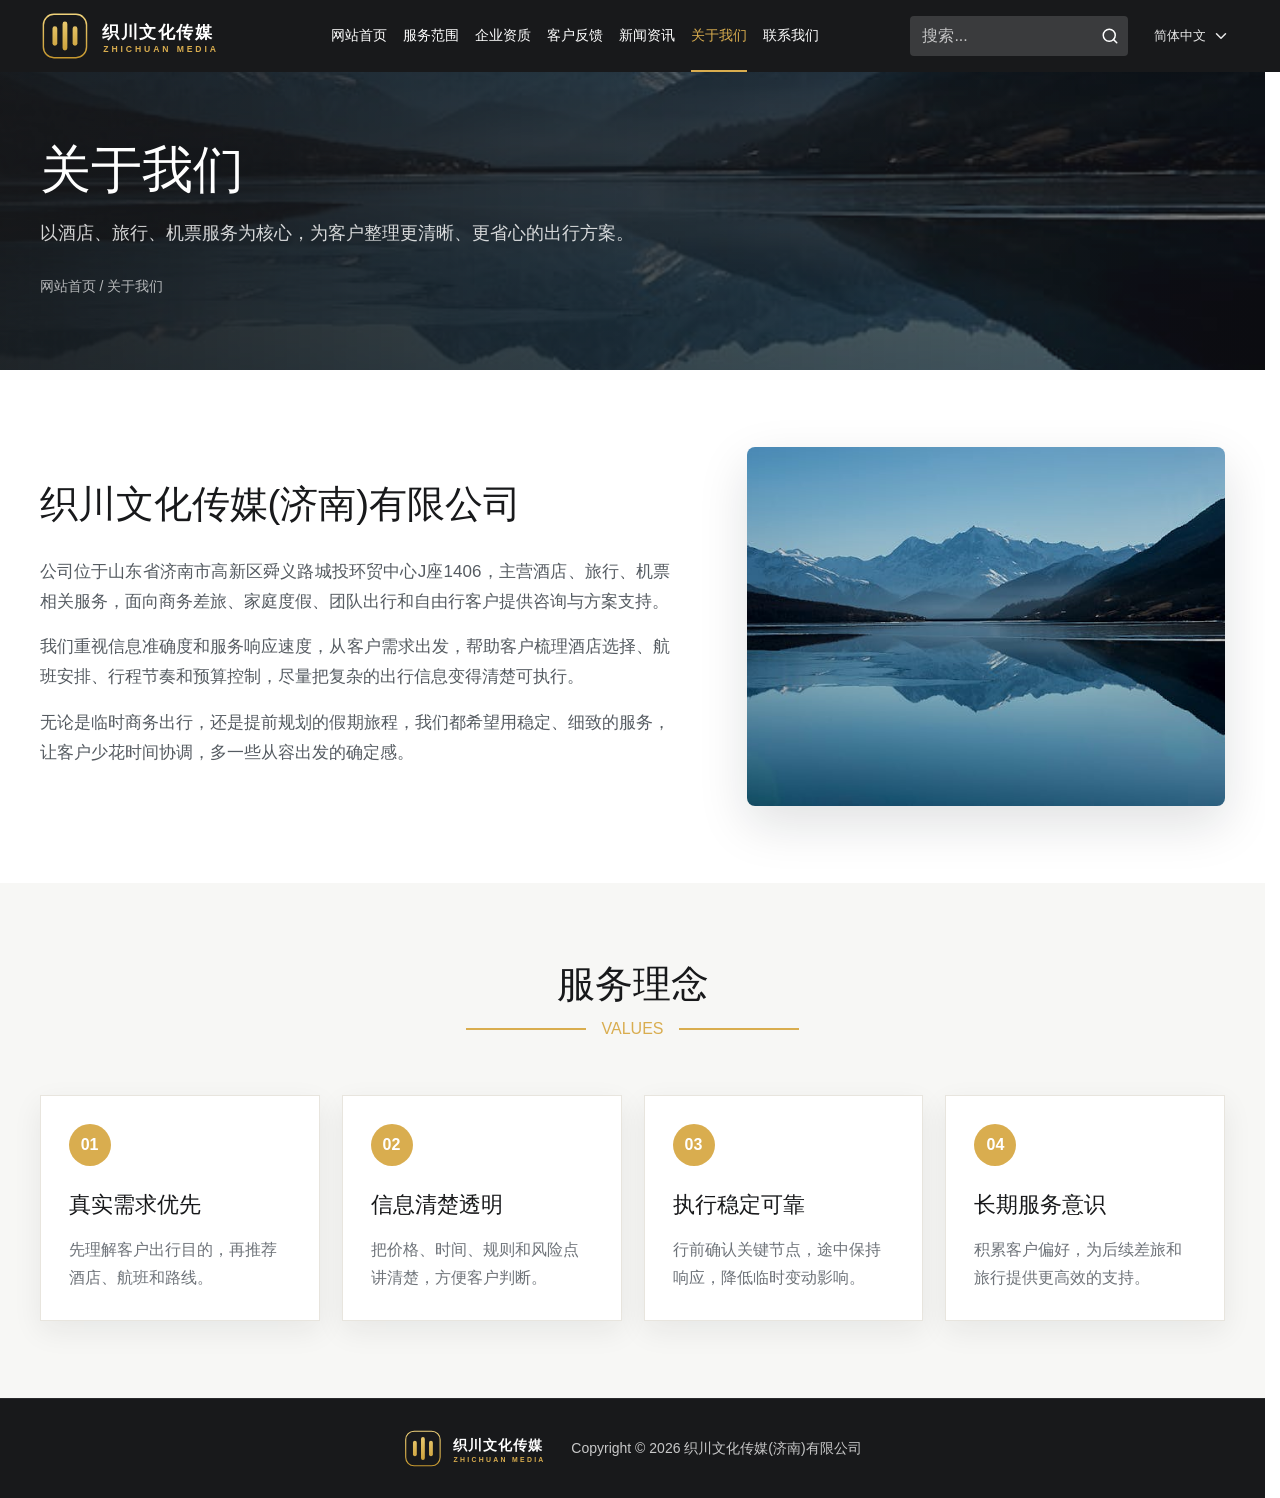
==== commit f5b1b89f: "Replace about section image" ====
--- a/about.html
+++ b/about.html
@@ -27,7 +27,7 @@
             <p>无论是临时商务出行，还是提前规划的假期旅程，我们都希望用稳定、细致的服务，让客户少花时间协调，多一些从容出发的确定感。</p>
           </div>
           <div class="lead-image reveal">
-            <img src="assets/img/about.png" alt="自然旅行目的地" />
+            <img src="assets/img/travel.jpg" alt="湖泊山景旅行目的地" />
           </div>
         </div>
       </section>
--- a/styles.css
+++ b/styles.css
@@ -882,7 +882,7 @@
   color: var(--paper);
   background:
     linear-gradient(0deg, rgba(24, 25, 27, 0.9), rgba(24, 25, 27, 0.9)),
-    url("assets/img/about.png")
+    url("assets/img/travel.jpg")
       center / cover no-repeat;
 }
 
